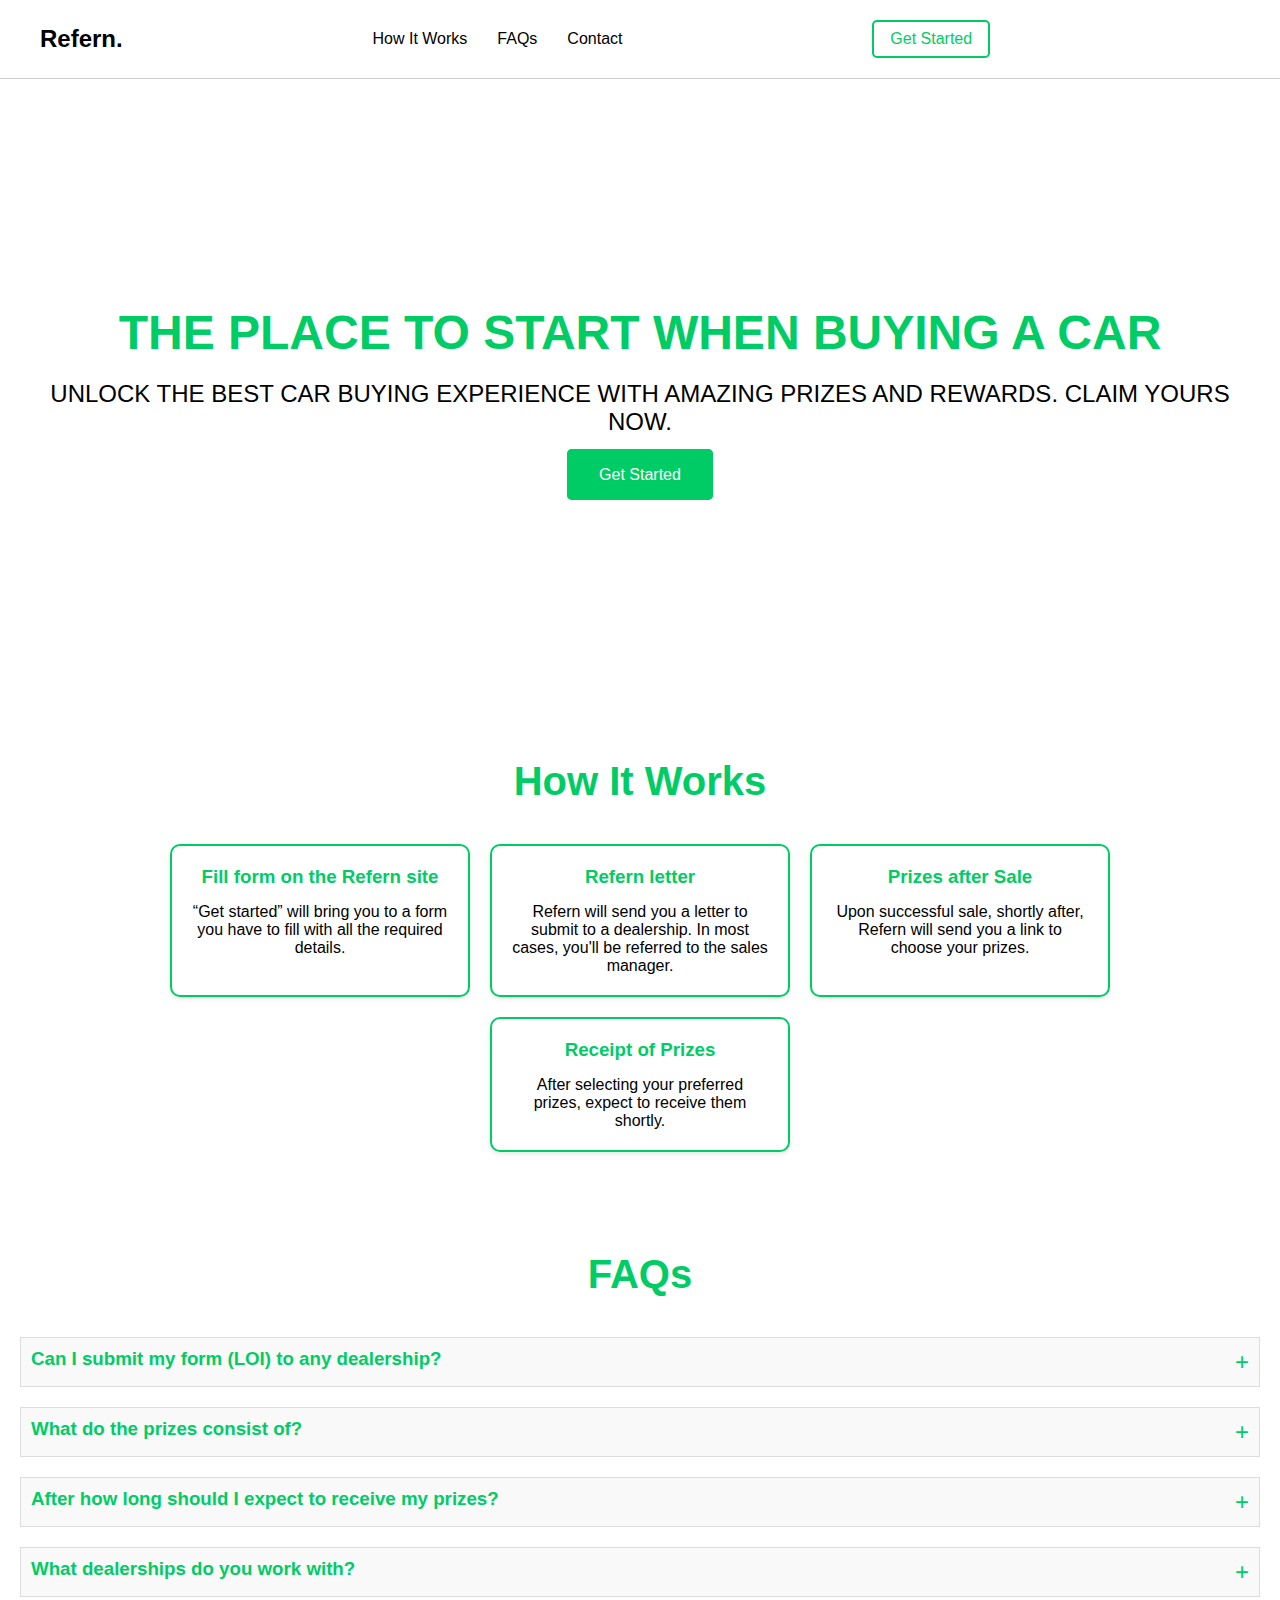
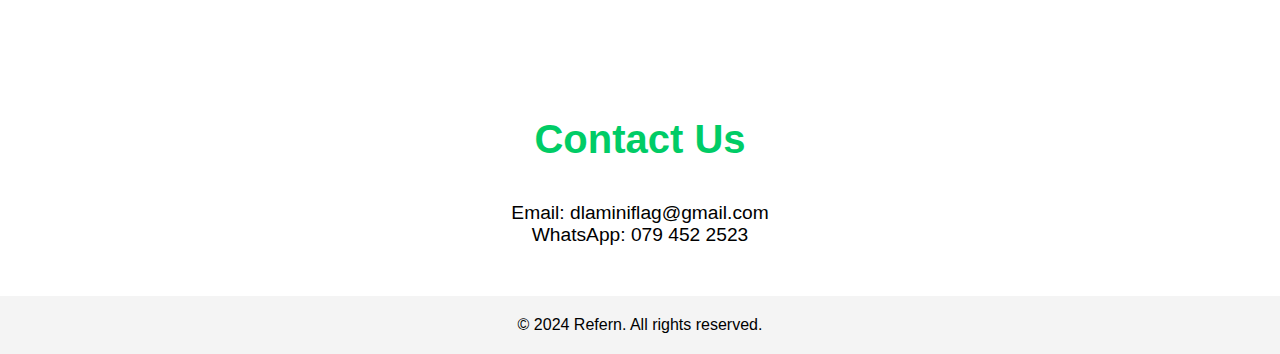
==== index.html @ 203e184a "Add files via upload" ====
<!DOCTYPE html>
<html lang="en">
  <head>
    <meta charset="UTF-8" />
    <meta name="viewport" content="width=device-width, initial-scale=1.0" />
    <meta http-equiv="X-UA-Compatible" content="ie=edge" />
    <title>Refern - The Best Place to Start Buying a Car</title>
    <link rel="stylesheet" href="styles.css" />
    <script defer src="script.js"></script>
  </head>
  <body>
    <nav>
      <div class="logo">
        <a href="index.html">
          <h1>Refern.</h1>
        </a>
      </div>
      <ul class="nav-links" id="nav-links">
        <li><a href="#how-it-works">How It Works</a></li>
        <li><a href="#faqs">FAQs</a></li>
        <li><a href="#contact">Contact</a></li>
      </ul>
      <a href="#" class="cta">Get Started</a>
      <div class="hamburger">
        <span></span>
        <span></span>
        <span></span>
      </div>
    </nav>

    <header class="hero">
      <div class="hero-text">
        <h2>THE PLACE TO START WHEN BUYING A CAR</h2>
        <p>
          UNLOCK THE BEST CAR BUYING EXPERIENCE WITH AMAZING PRIZES AND
          REWARDS. CLAIM YOURS NOW.
        </p>
        <a href="#get-started" class="cta-btn">Get Started</a>
      </div>
    </header>

    <!-- How It Works Section -->
    <section id="how-it-works">
      <h2>How It Works</h2>
      <div class="card-container">
        <div class="card">
          <h3>Fill form on the Refern site</h3>
          <p>“Get started” will bring you to a form you have to fill with all the required details.</p>
        </div>
        <div class="card">
          <h3>Refern letter</h3>
          <p>Refern will send you a letter to submit to a dealership. In most cases, you'll be referred to the sales manager.</p>
        </div>
        <div class="card">
          <h3>Prizes after Sale</h3>
          <p>Upon successful sale, shortly after, Refern will send you a link to choose your prizes.</p>
        </div>
        <div class="card">
          <h3>Receipt of Prizes</h3>
          <p>After selecting your preferred prizes, expect to receive them shortly.</p>
        </div>
      </div>
    </section>

    <!-- FAQ Section -->
    <section id="faqs">
      <h2>FAQs</h2>
      <div class="accordion">
        <div class="accordion-item">
          <div class="accordion-header">
            <h3>Can I submit my form (LOI) to any dealership?</h3>
            <span class="toggle">+</span>
          </div>
          <div class="accordion-content">
            <p>No. While Refern works with most dealerships nationwide, you’ll be referred to a relevant sales manager for the car/brand you’re looking for.</p>
          </div>
        </div>
        <div class="accordion-item">
          <div class="accordion-header">
            <h3>What do the prizes consist of?</h3>
            <span class="toggle">+</span>
          </div>
          <div class="accordion-content">
            <p>Prizes vary widely, including personalized hampers, merchandise, fuel vouchers, and cash prizes.</p>
          </div>
        </div>
        <div class="accordion-item">
          <div class="accordion-header">
            <h3>After how long should I expect to receive my prizes?</h3>
            <span class="toggle">+</span>
          </div>
          <div class="accordion-content">
            <p>Shipping will vary depending on prizes. You can expect to receive your prizes 3-5 days after selection.</p>
          </div>
        </div>
        <div class="accordion-item">
          <div class="accordion-header">
            <h3>What dealerships do you work with?</h3>
            <span class="toggle">+</span>
          </div>
          <div class="accordion-content">
            <p>We work with all major car brand dealerships in the country and most reputable private dealerships.</p>
          </div>
        </div>
      </div>
    </section>

    <!-- Contact Section -->
    <section id="contact">
      <h2>Contact Us</h2>
      <p>Email: dlaminiflag@gmail.com</p>
      <p>WhatsApp: 079 452 2523</p>
    </section>

    <footer>
      <p>&copy; 2024 Refern. All rights reserved.</p>
    </footer>

    <script src="script.js"></script>
  </body>
</html>
---- styles.css ----
/* General Reset */
* {
    margin: 0;
    padding: 0;
    box-sizing: border-box;
}
a {
    text-decoration: none; /* Remove underline */
    color: inherit; /* Match surrounding text color */
  }
  
body {
    font-family: 'Arial', sans-serif;
    background-color: #fff;
    color: #000;
    overflow-x: hidden;
}

nav {
    display: flex;
    justify-content: space-between;
    align-items: center;
    padding: 20px 40px;
    background-color: #fff;
    border-bottom: 1px solid #ccc;
}

.logo h1 {
    font-size: 24px;
    font-weight: bold;
    color: #000;
}

.nav-links {
    list-style: none;
    display: flex;
    gap: 30px;
}

.nav-links li a {
    color: #000;
    text-decoration: none;
    font-size: 16px;
    transition: color 0.3s ease;
}

.nav-links li a:hover {
    color: #00cc66;
}

.cta {
    padding: 8px 16px;
    border: 2px solid #00cc66;
    border-radius: 5px;
    color: #00cc66;
    background-color: #fff;
    text-decoration: none;
    transition: background-color 0.3s ease;
}

.cta:hover {
    background-color: #00cc66;
    color: #fff;
}

.hero {
    height: 70vh;
    display: flex;
    justify-content: center;
    align-items: center;
    text-align: center;
    background: #fff;
    padding: 20px;
}

.hero-text h2 {
    font-size: 3rem;
    font-weight: 700;
    margin-bottom: 20px;
    color: #00cc66;
}

.hero-text p {
    font-size: 1.5rem;
    margin-bottom: 30px;
    color: #000;
}

.cta-btn {
    padding: 15px 30px;
    border: 2px solid #00cc66;
    border-radius: 5px;
    background-color: #00cc66;
    color: #fff;
    font-size: 1rem;
    cursor: pointer;
    transition: background-color 0.3s ease;
    text-decoration: none;
}

.cta-btn:hover {
    background-color: #00994d;
}

/* Section Styles */
section {
    padding: 50px 20px;
}

section h2 {
    font-size: 2.5rem;
    color: #00cc66;
    text-align: center;
    margin-bottom: 40px;
}

/* How It Works Section */
.card-container {
    display: flex;
    gap: 20px;
    flex-wrap: wrap;
    justify-content: center;
}

.card {
    background-color: #fff;
    border: 2px solid #00cc66;
    border-radius: 10px;
    padding: 20px;
    text-align: center;
    width: 300px;
    box-shadow: 0 2px 5px rgba(0, 0, 0, 0.1);
}

.card h3 {
    color: #00cc66;
    margin-bottom: 15px;
}

/* FAQ Section */
/* Accordion Styles */
.accordion-item {
    margin-bottom: 20px;
}

.accordion-header {
    display: flex;
    justify-content: space-between;
    cursor: pointer;
    padding: 10px;
    background-color: #f9f9f9;
    border: 1px solid #ddd;
}

.accordion-header h3 {
    color: #00cc66;
}

.accordion-content {
    display: none;
    padding: 10px;
    background-color: #fff;
    border-left: 1px solid #ddd;
    border-right: 1px solid #ddd;
    border-bottom: 1px solid #ddd;
}

.toggle {
    font-size: 1.5rem;
    color: #00cc66;
}

/* Contact Section */
#contact p {
    text-align: center;
    font-size: 1.2rem;
    color: #000;
}

/* Footer */
footer {
    text-align: center;
    padding: 20px 0;
    background-color: #f4f4f4;
    color: #000;
}

/* Media Queries */
@media (max-width: 768px) {
    .nav-links {
        display: none;
    }

    .hamburger {
        display: flex;
    }

    .cta-btn {
        font-size: 0.9rem;
    }

    .card {
        width: 100%;
    }
}

@media (max-width: 480px) {
    .hero-text h2 {
        font-size: 2rem;
    }

    .hero-text p {
        font-size: 0.9rem;
    }

    .cta-btn {
        font-size: 0.8rem;
    }
}
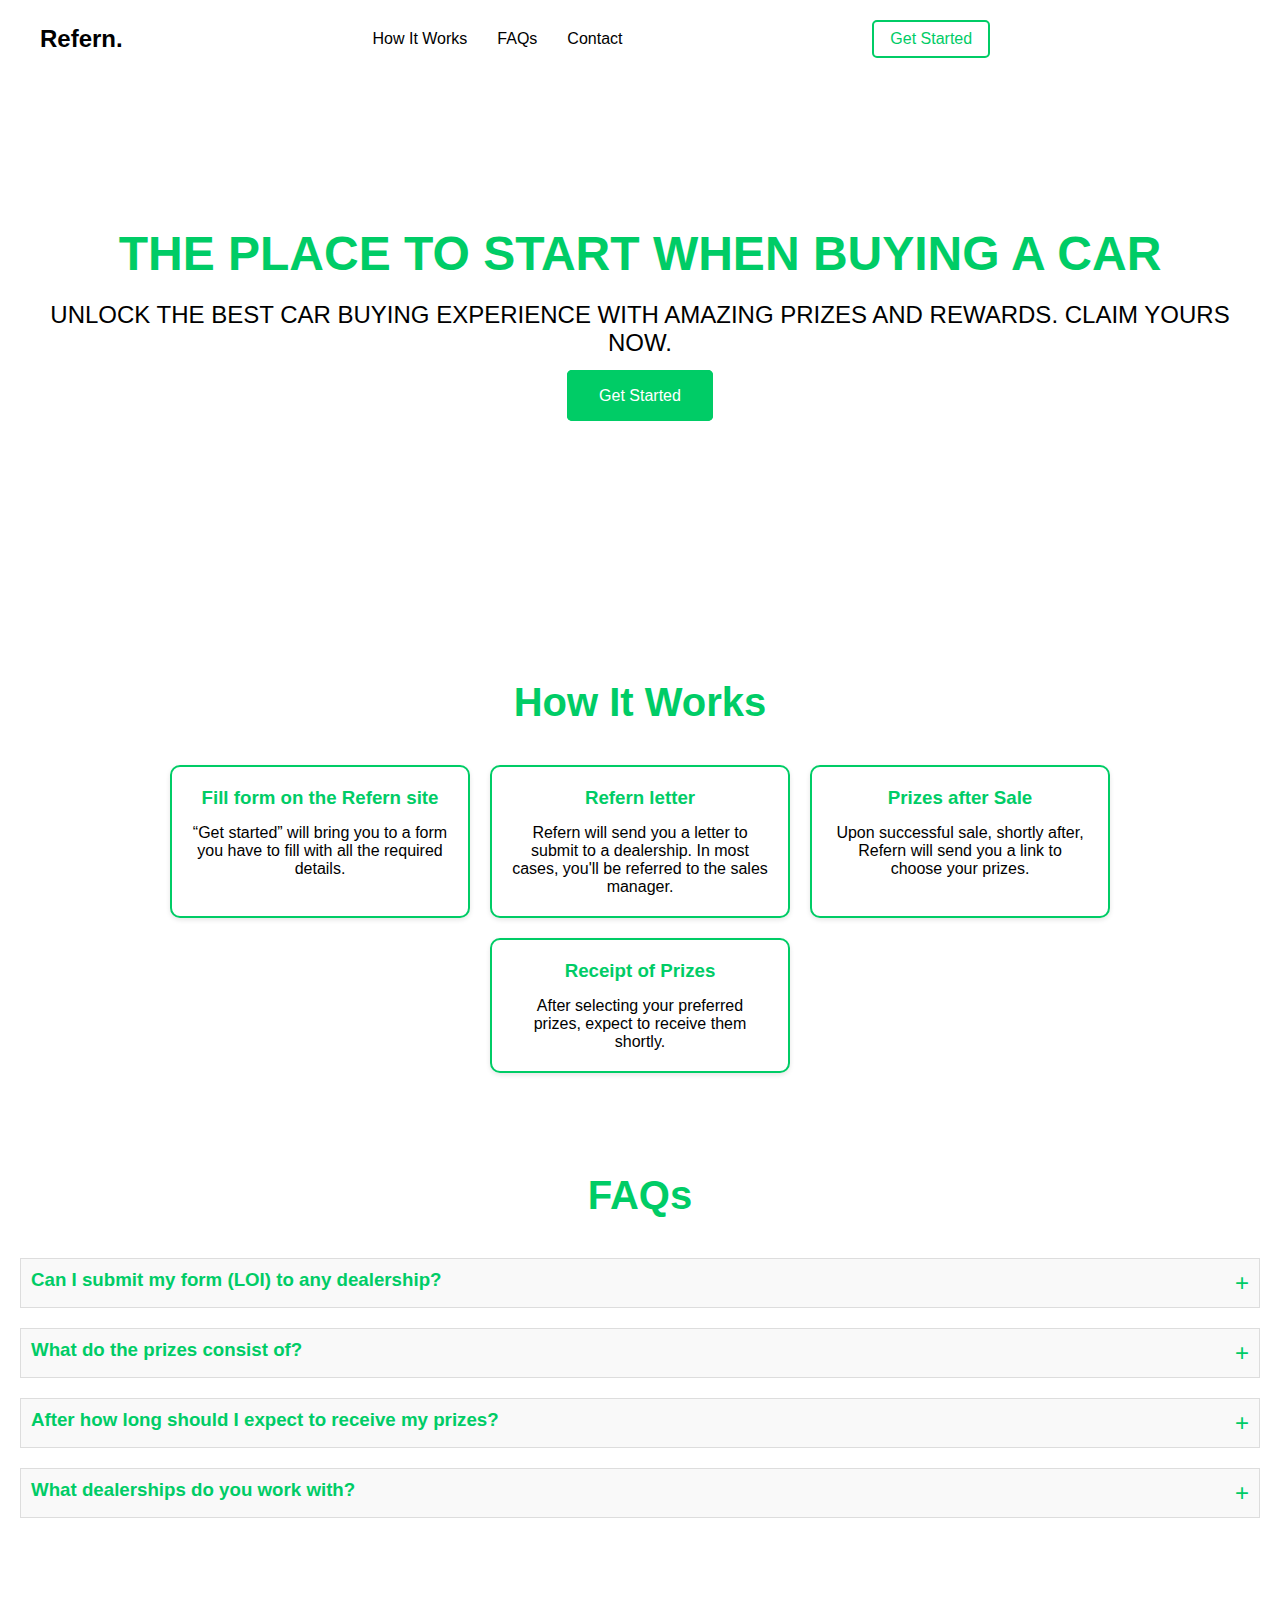
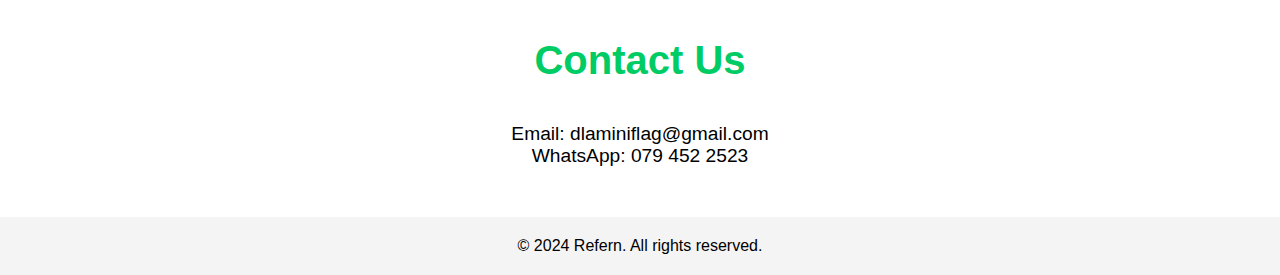
==== commit eca4fc8e: "Update index.html" ====
--- a/index.html
+++ b/index.html
@@ -6,7 +6,7 @@
     <meta http-equiv="X-UA-Compatible" content="ie=edge" />
     <title>Refern - The Best Place to Start Buying a Car</title>
     <link rel="stylesheet" href="styles.css" />
-    <script defer src="script.js"></script>
+    <script defer src="nav.js"></script>
   </head>
   <body>
     <nav>
@@ -118,4 +118,4 @@
 
     <script src="script.js"></script>
   </body>
-</html>+</html>
--- a/styles.css
+++ b/styles.css
@@ -23,6 +23,17 @@
     padding: 20px 40px;
     background-color: #fff;
     border-bottom: 1px solid #ccc;
+
+     /* make sure nav  is fixed */
+    position: fixed;
+    top: 0;
+    width: 100%;
+    z-index: 1000;
+    background-color: #fff; /* Optional: Set a background color */
+
+  border: none;
+  border-bottom: none;
+    
 }
 
 .logo h1 {
@@ -216,4 +227,4 @@
     .cta-btn {
         font-size: 0.8rem;
     }
-}+}
